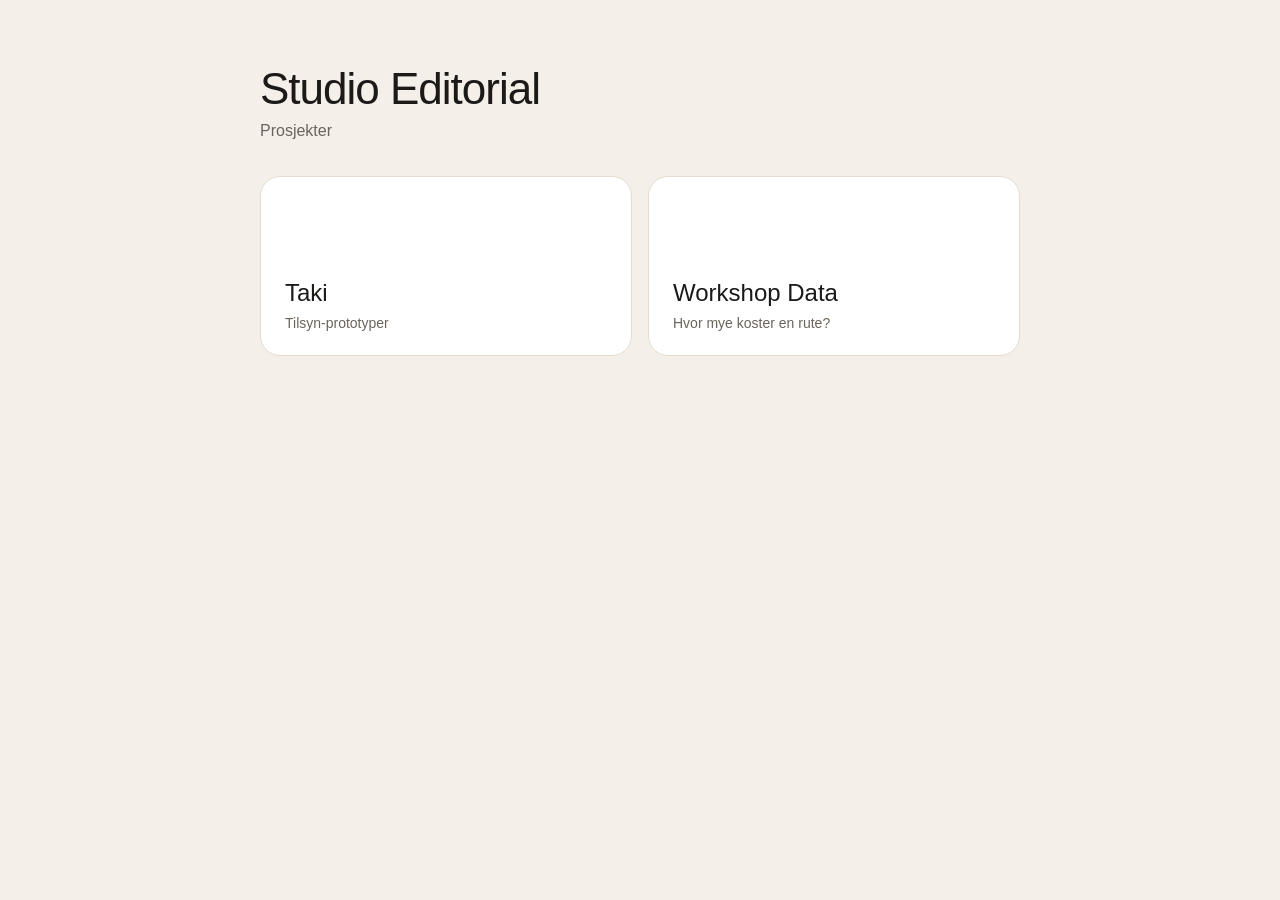
==== index.html @ 43cfbf77 "Add front page linking to both projects" ====
<!doctype html>
<html lang="no">
<head>
<meta charset="utf-8">
<meta name="viewport" content="width=device-width, initial-scale=1">
<title>Studio Editorial</title>
<style>
  :root{--bg:#f4efe8;--ink:#1b1a19;--muted:#6b645c;--card:#fff;--line:#e4dcd1}
  @media (prefers-color-scheme:dark){:root{--bg:#1b1a19;--ink:#f4efe8;--muted:#b5aea6;--card:#262422;--line:#3a3632}}
  *{box-sizing:border-box;margin:0}
  body{font-family:-apple-system,BlinkMacSystemFont,"Segoe UI",sans-serif;background:var(--bg);color:var(--ink);min-height:100vh;padding:64px 16px}
  main{max-width:760px;margin:0 auto}
  h1{font-size:44px;font-weight:500;letter-spacing:-1px;margin-bottom:8px}
  p.lead{color:var(--muted);margin-bottom:36px}
  .grid{display:grid;grid-template-columns:repeat(auto-fit,minmax(260px,1fr));gap:16px}
  a.card{display:flex;flex-direction:column;gap:8px;min-height:180px;justify-content:flex-end;padding:24px;border-radius:20px;background:var(--card);border:1px solid var(--line);color:inherit;text-decoration:none;transition:transform .15s}
  a.card:hover{transform:translateY(-2px)}
  a.card b{font-size:24px;font-weight:500}
  a.card span{color:var(--muted);font-size:14px}
</style>
</head>
<body>
<main>
  <h1>Studio Editorial</h1>
  <p class="lead">Prosjekter</p>
  <div class="grid">
    <a class="card" href="Taki/"><b>Taki</b><span>Tilsyn-prototyper</span></a>
    <a class="card" href="Workshop%20Data/"><b>Workshop Data</b><span>Hvor mye koster en rute?</span></a>
  </div>
</main>
</body>
</html>
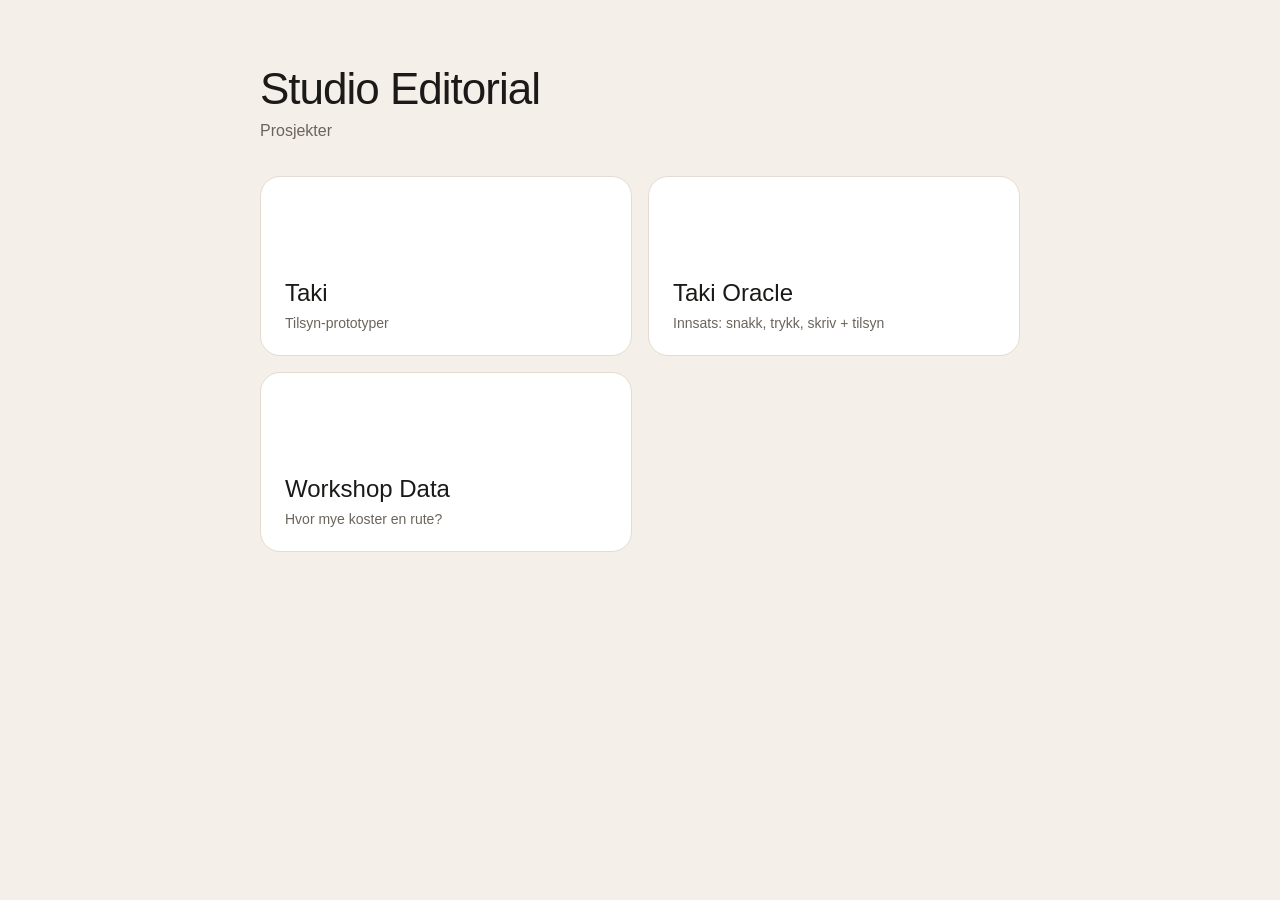
==== commit 4157fe50: "change button home" ====
--- a/index.html
+++ b/index.html
@@ -25,7 +25,8 @@
   <p class="lead">Prosjekter</p>
   <div class="grid">
     <a class="card" href="Taki/"><b>Taki</b><span>Tilsyn-prototyper</span></a>
-    <a class="card" href="Workshop%20Data/"><b>Workshop Data</b><span>Hvor mye koster en rute?</span></a>
+    <a class="card" href="Taki_oracle/"><b>Taki Oracle</b><span>Innsats: snakk, trykk, skriv + tilsyn</span></a>
+    <a class="card" href="workshop-data/"><b>Workshop Data</b><span>Hvor mye koster en rute?</span></a>
   </div>
 </main>
 </body>
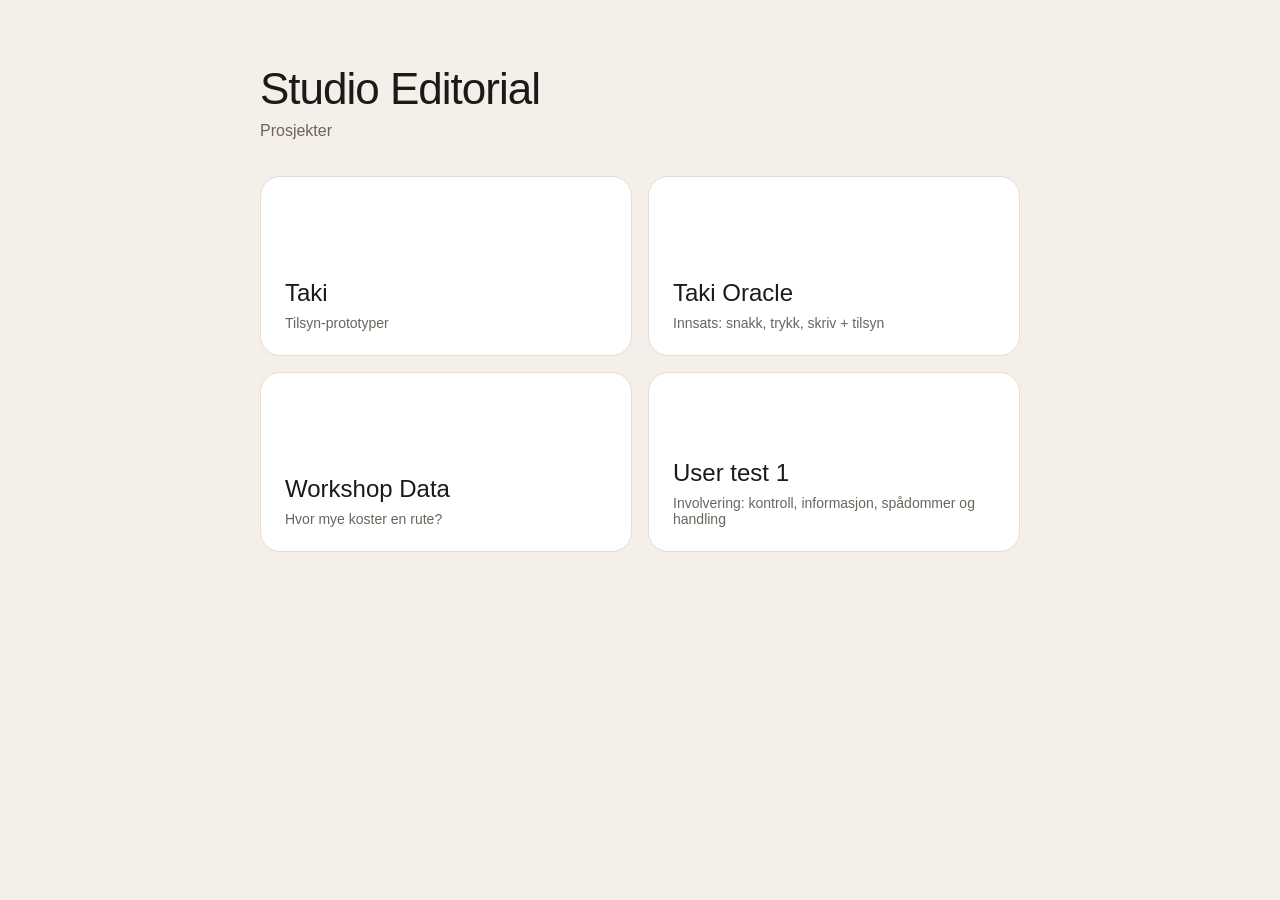
==== commit 18a1ce77: "usertest" ====
--- a/index.html
+++ b/index.html
@@ -27,6 +27,7 @@
     <a class="card" href="Taki/"><b>Taki</b><span>Tilsyn-prototyper</span></a>
     <a class="card" href="Taki_oracle/"><b>Taki Oracle</b><span>Innsats: snakk, trykk, skriv + tilsyn</span></a>
     <a class="card" href="workshop-data/"><b>Workshop Data</b><span>Hvor mye koster en rute?</span></a>
+    <a class="card" href="Usertest_1/"><b>User test 1</b><span>Involvering: kontroll, informasjon, spådommer og handling</span></a>
   </div>
 </main>
 </body>
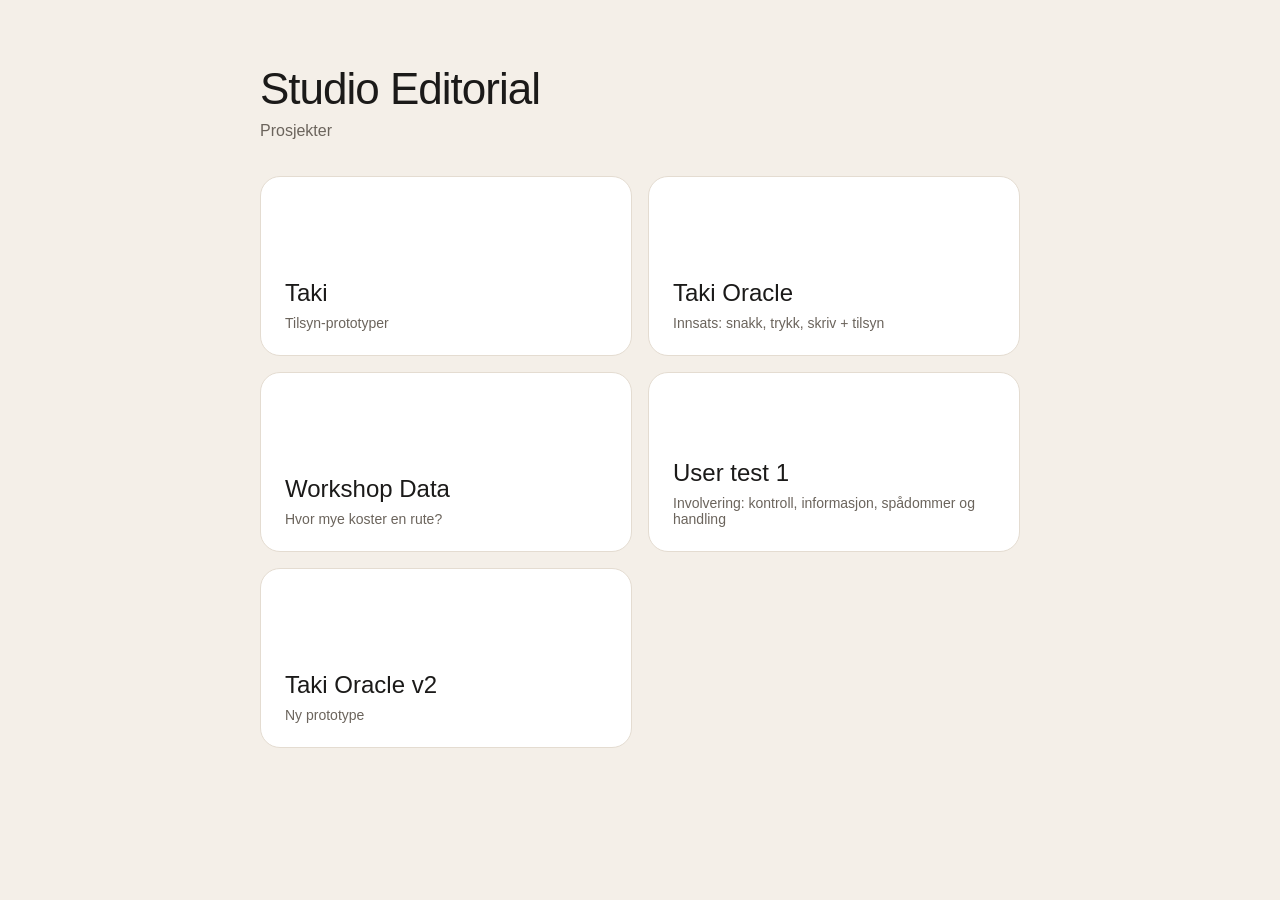
==== commit 287520fd: "oracle_v2" ====
--- a/index.html
+++ b/index.html
@@ -28,6 +28,7 @@
     <a class="card" href="Taki_oracle/"><b>Taki Oracle</b><span>Innsats: snakk, trykk, skriv + tilsyn</span></a>
     <a class="card" href="workshop-data/"><b>Workshop Data</b><span>Hvor mye koster en rute?</span></a>
     <a class="card" href="Usertest_1/"><b>User test 1</b><span>Involvering: kontroll, informasjon, spådommer og handling</span></a>
+    <a class="card" href="Taki_oracle_v2/"><b>Taki Oracle v2</b><span>Ny prototype</span></a>
   </div>
 </main>
 </body>
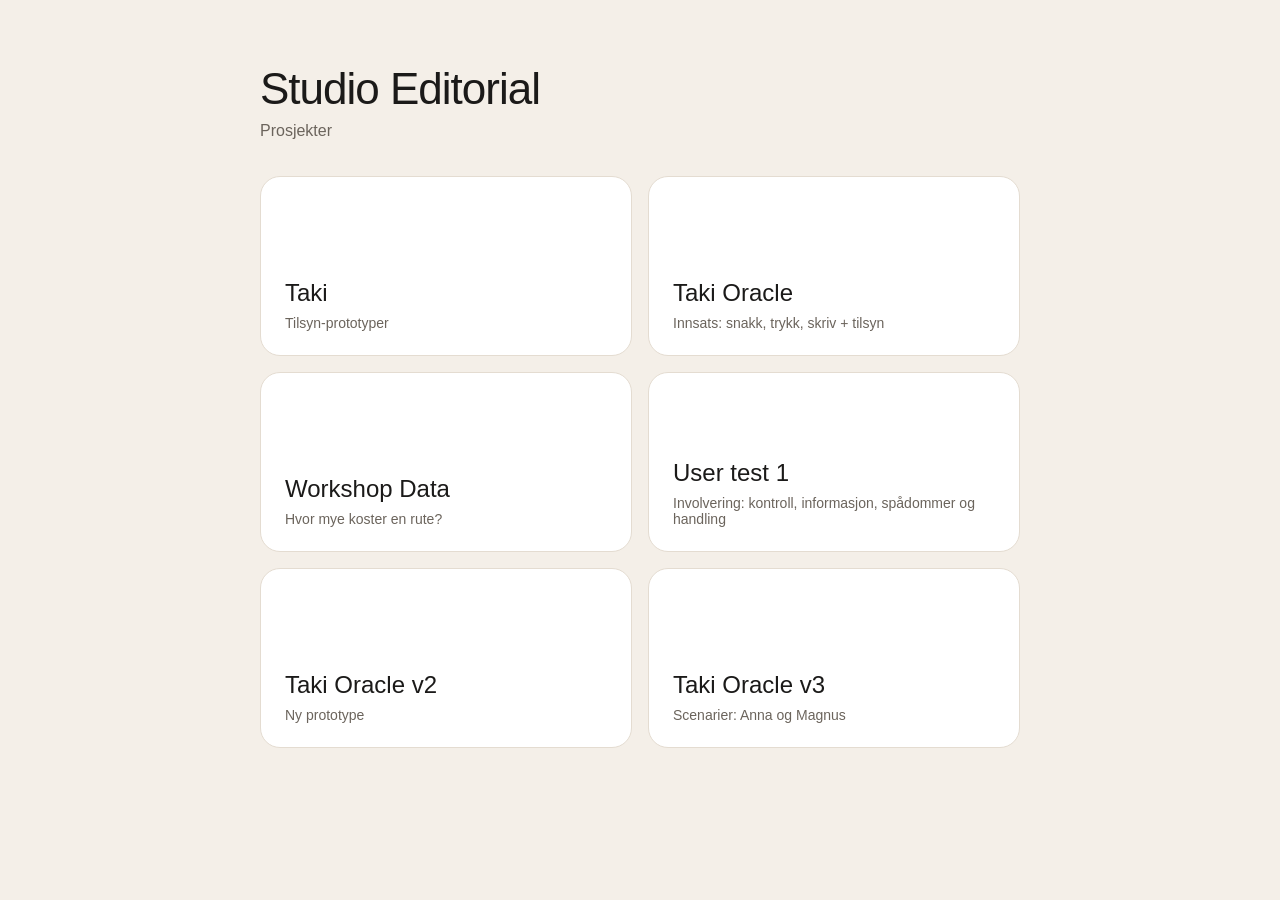
==== commit 39417f7c: "front page button" ====
--- a/index.html
+++ b/index.html
@@ -29,6 +29,7 @@
     <a class="card" href="workshop-data/"><b>Workshop Data</b><span>Hvor mye koster en rute?</span></a>
     <a class="card" href="Usertest_1/"><b>User test 1</b><span>Involvering: kontroll, informasjon, spådommer og handling</span></a>
     <a class="card" href="Taki_oracle_v2/"><b>Taki Oracle v2</b><span>Ny prototype</span></a>
+    <a class="card" href="Taki_oracle_v3/"><b>Taki Oracle v3</b><span>Scenarier: Anna og Magnus</span></a>
   </div>
 </main>
 </body>
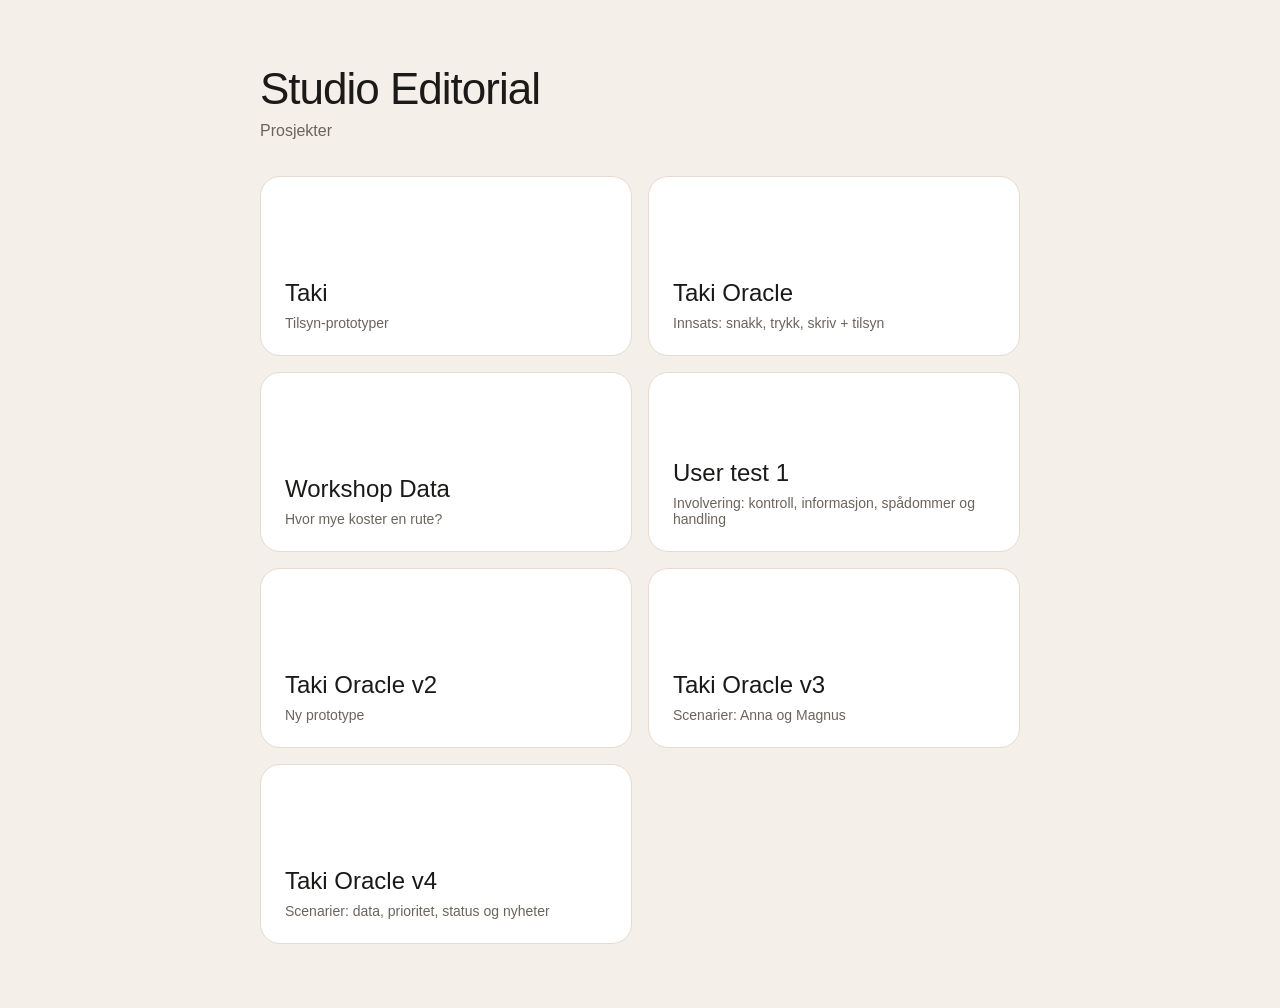
==== commit bd578665: "versjon 4" ====
--- a/index.html
+++ b/index.html
@@ -30,6 +30,7 @@
     <a class="card" href="Usertest_1/"><b>User test 1</b><span>Involvering: kontroll, informasjon, spådommer og handling</span></a>
     <a class="card" href="Taki_oracle_v2/"><b>Taki Oracle v2</b><span>Ny prototype</span></a>
     <a class="card" href="Taki_oracle_v3/"><b>Taki Oracle v3</b><span>Scenarier: Anna og Magnus</span></a>
+    <a class="card" href="Taki_oracle_v4/"><b>Taki Oracle v4</b><span>Scenarier: data, prioritet, status og nyheter</span></a>
   </div>
 </main>
 </body>
